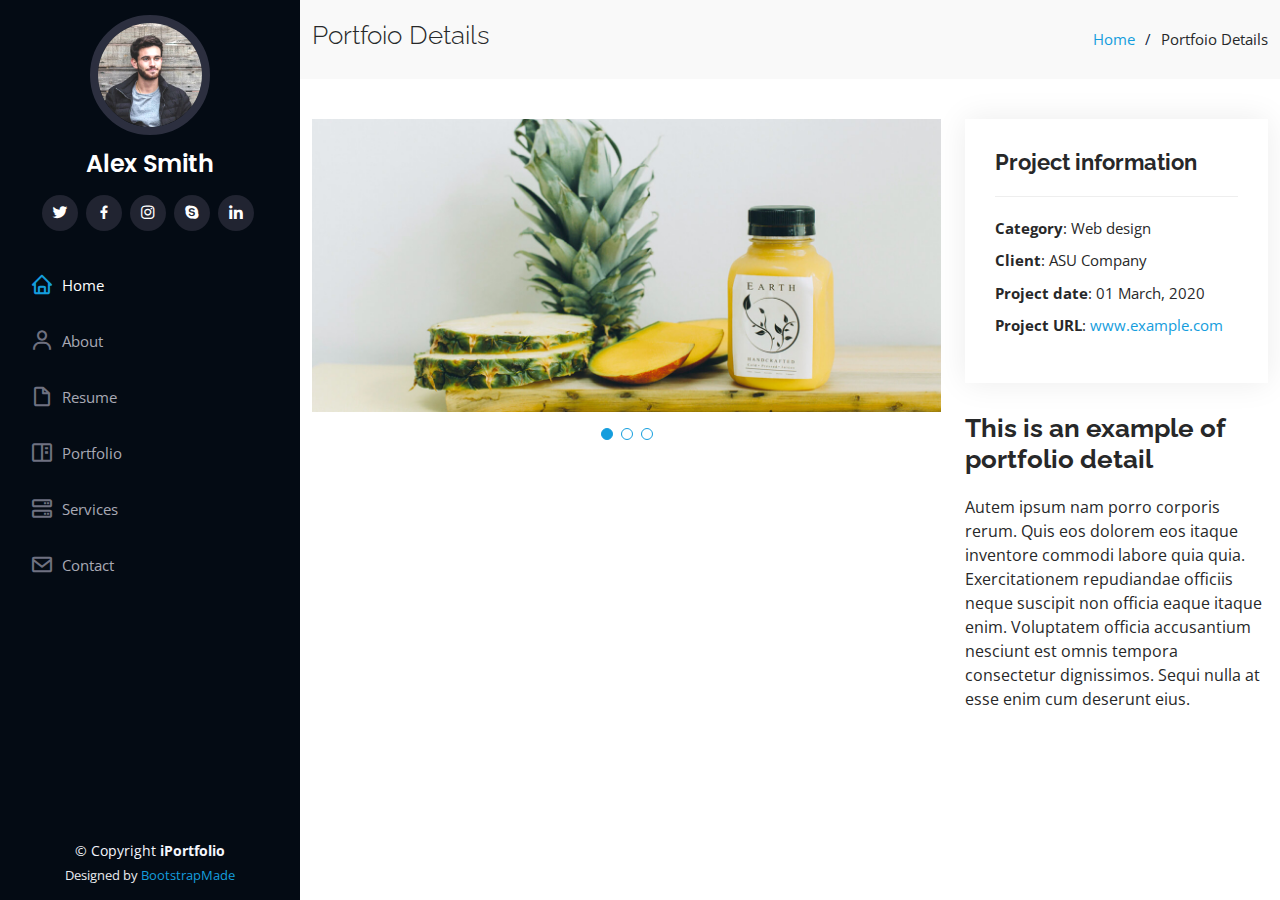
==== iPortfolio/portfolio-details.html @ f7b4e950 "first commit" ====
<!DOCTYPE html>
<html lang="en">

<head>
  <meta charset="utf-8">
  <meta content="width=device-width, initial-scale=1.0" name="viewport">

  <title>Portfolio Details - iPortfolio Bootstrap Template</title>
  <meta content="" name="description">
  <meta content="" name="keywords">

  <!-- Favicons -->
  <link href="assets/img/favicon.png" rel="icon">
  <link href="assets/img/apple-touch-icon.png" rel="apple-touch-icon">

  <!-- Google Fonts -->
  <link href="https://fonts.googleapis.com/css?family=Open+Sans:300,300i,400,400i,600,600i,700,700i|Raleway:300,300i,400,400i,500,500i,600,600i,700,700i|Poppins:300,300i,400,400i,500,500i,600,600i,700,700i" rel="stylesheet">

  <!-- Vendor CSS Files -->
  <link href="assets/vendor/aos/aos.css" rel="stylesheet">
  <link href="assets/vendor/bootstrap/css/bootstrap.min.css" rel="stylesheet">
  <link href="assets/vendor/bootstrap-icons/bootstrap-icons.css" rel="stylesheet">
  <link href="assets/vendor/boxicons/css/boxicons.min.css" rel="stylesheet">
  <link href="assets/vendor/glightbox/css/glightbox.min.css" rel="stylesheet">
  <link href="assets/vendor/swiper/swiper-bundle.min.css" rel="stylesheet">

  <!-- Template Main CSS File -->
  <link href="assets/css/style.css" rel="stylesheet">

  <!-- =======================================================
  * Template Name: iPortfolio - v3.7.0
  * Template URL: https://bootstrapmade.com/iportfolio-bootstrap-portfolio-websites-template/
  * Author: BootstrapMade.com
  * License: https://bootstrapmade.com/license/
  ======================================================== -->
</head>

<body>

  <!-- ======= Mobile nav toggle button ======= -->
  <i class="bi bi-list mobile-nav-toggle d-xl-none"></i>

  <!-- ======= Header ======= -->
  <header id="header">
    <div class="d-flex flex-column">

      <div class="profile">
        <img src="assets/img/profile-img.jpg" alt="" class="img-fluid rounded-circle">
        <h1 class="text-light"><a href="index.html">Alex Smith</a></h1>
        <div class="social-links mt-3 text-center">
          <a href="#" class="twitter"><i class="bx bxl-twitter"></i></a>
          <a href="#" class="facebook"><i class="bx bxl-facebook"></i></a>
          <a href="#" class="instagram"><i class="bx bxl-instagram"></i></a>
          <a href="#" class="google-plus"><i class="bx bxl-skype"></i></a>
          <a href="#" class="linkedin"><i class="bx bxl-linkedin"></i></a>
        </div>
      </div>

      <nav id="navbar" class="nav-menu navbar">
        <ul>
          <li><a href="#hero" class="nav-link scrollto active"><i class="bx bx-home"></i> <span>Home</span></a></li>
          <li><a href="#about" class="nav-link scrollto"><i class="bx bx-user"></i> <span>About</span></a></li>
          <li><a href="#resume" class="nav-link scrollto"><i class="bx bx-file-blank"></i> <span>Resume</span></a></li>
          <li><a href="#portfolio" class="nav-link scrollto"><i class="bx bx-book-content"></i> <span>Portfolio</span></a></li>
          <li><a href="#services" class="nav-link scrollto"><i class="bx bx-server"></i> <span>Services</span></a></li>
          <li><a href="#contact" class="nav-link scrollto"><i class="bx bx-envelope"></i> <span>Contact</span></a></li>
        </ul>
      </nav><!-- .nav-menu -->
    </div>
  </header><!-- End Header -->

  <main id="main">

    <!-- ======= Breadcrumbs ======= -->
    <section id="breadcrumbs" class="breadcrumbs">
      <div class="container">

        <div class="d-flex justify-content-between align-items-center">
          <h2>Portfoio Details</h2>
          <ol>
            <li><a href="index.html">Home</a></li>
            <li>Portfoio Details</li>
          </ol>
        </div>

      </div>
    </section><!-- End Breadcrumbs -->

    <!-- ======= Portfolio Details Section ======= -->
    <section id="portfolio-details" class="portfolio-details">
      <div class="container">

        <div class="row gy-4">

          <div class="col-lg-8">
            <div class="portfolio-details-slider swiper">
              <div class="swiper-wrapper align-items-center">

                <div class="swiper-slide">
                  <img src="assets/img/portfolio/portfolio-details-1.jpg" alt="">
                </div>

                <div class="swiper-slide">
                  <img src="assets/img/portfolio/portfolio-details-2.jpg" alt="">
                </div>

                <div class="swiper-slide">
                  <img src="assets/img/portfolio/portfolio-details-3.jpg" alt="">
                </div>

              </div>
              <div class="swiper-pagination"></div>
            </div>
          </div>

          <div class="col-lg-4">
            <div class="portfolio-info">
              <h3>Project information</h3>
              <ul>
                <li><strong>Category</strong>: Web design</li>
                <li><strong>Client</strong>: ASU Company</li>
                <li><strong>Project date</strong>: 01 March, 2020</li>
                <li><strong>Project URL</strong>: <a href="#">www.example.com</a></li>
              </ul>
            </div>
            <div class="portfolio-description">
              <h2>This is an example of portfolio detail</h2>
              <p>
                Autem ipsum nam porro corporis rerum. Quis eos dolorem eos itaque inventore commodi labore quia quia. Exercitationem repudiandae officiis neque suscipit non officia eaque itaque enim. Voluptatem officia accusantium nesciunt est omnis tempora consectetur dignissimos. Sequi nulla at esse enim cum deserunt eius.
              </p>
            </div>
          </div>

        </div>

      </div>
    </section><!-- End Portfolio Details Section -->

  </main><!-- End #main -->

  <!-- ======= Footer ======= -->
  <footer id="footer">
    <div class="container">
      <div class="copyright">
        &copy; Copyright <strong><span>iPortfolio</span></strong>
      </div>
      <div class="credits">
        <!-- All the links in the footer should remain intact. -->
        <!-- You can delete the links only if you purchased the pro version. -->
        <!-- Licensing information: https://bootstrapmade.com/license/ -->
        <!-- Purchase the pro version with working PHP/AJAX contact form: https://bootstrapmade.com/iportfolio-bootstrap-portfolio-websites-template/ -->
        Designed by <a href="https://bootstrapmade.com/">BootstrapMade</a>
      </div>
    </div>
  </footer><!-- End  Footer -->

  <a href="#" class="back-to-top d-flex align-items-center justify-content-center"><i class="bi bi-arrow-up-short"></i></a>

  <!-- Vendor JS Files -->
  <script src="assets/vendor/purecounter/purecounter.js"></script>
  <script src="assets/vendor/aos/aos.js"></script>
  <script src="assets/vendor/bootstrap/js/bootstrap.bundle.min.js"></script>
  <script src="assets/vendor/glightbox/js/glightbox.min.js"></script>
  <script src="assets/vendor/isotope-layout/isotope.pkgd.min.js"></script>
  <script src="assets/vendor/swiper/swiper-bundle.min.js"></script>
  <script src="assets/vendor/typed.js/typed.min.js"></script>
  <script src="assets/vendor/waypoints/noframework.waypoints.js"></script>
  <script src="assets/vendor/php-email-form/validate.js"></script>

  <!-- Template Main JS File -->
  <script src="assets/js/main.js"></script>

</body>

</html>
---- iPortfolio/assets/css/style.css ----
/**
* Template Name: iPortfolio - v3.7.0
* Template URL: https://bootstrapmade.com/iportfolio-bootstrap-portfolio-websites-template/
* Author: BootstrapMade.com
* License: https://bootstrapmade.com/license/
*/

/*--------------------------------------------------------------
# General
--------------------------------------------------------------*/
body {
  font-family: "Open Sans", sans-serif;
  color: #272829;
}

a {
  color: #149ddd;
  text-decoration: none;
}

a:hover {
  color: #37b3ed;
  text-decoration: none;
}

h1, h2, h3, h4, h5, h6 {
  font-family: "Raleway", sans-serif;
}

/*--------------------------------------------------------------
# Back to top button
--------------------------------------------------------------*/
.back-to-top {
  position: fixed;
  visibility: hidden;
  opacity: 0;
  right: 15px;
  bottom: 15px;
  z-index: 996;
  background: #149ddd;
  width: 40px;
  height: 40px;
  border-radius: 50px;
  transition: all 0.4s;
}
.back-to-top i {
  font-size: 28px;
  color: #fff;
  line-height: 0;
}
.back-to-top:hover {
  background: #2eafec;
  color: #fff;
}
.back-to-top.active {
  visibility: visible;
  opacity: 1;
}

/*--------------------------------------------------------------
# Header
--------------------------------------------------------------*/
#header {
  position: fixed;
  top: 0;
  left: 0;
  bottom: 0;
  width: 300px;
  transition: all ease-in-out 0.5s;
  z-index: 9997;
  transition: all 0.5s;
  padding: 0 15px;
  background: #040b14;
  overflow-y: auto;
}
#header .profile img {
  margin: 15px auto;
  display: block;
  width: 120px;
  border: 8px solid #2c2f3f;
}
#header .profile h1 {
  font-size: 24px;
  margin: 0;
  padding: 0;
  font-weight: 600;
  -moz-text-align-last: center;
  text-align-last: center;
  font-family: "Poppins", sans-serif;
}
#header .profile h1 a, #header .profile h1 a:hover {
  color: #fff;
  text-decoration: none;
}
#header .profile .social-links a {
  font-size: 18px;
  display: inline-block;
  background: #212431;
  color: #fff;
  line-height: 1;
  padding: 8px 0;
  margin-right: 4px;
  border-radius: 50%;
  text-align: center;
  width: 36px;
  height: 36px;
  transition: 0.3s;
}
#header .profile .social-links a:hover {
  background: #149ddd;
  color: #fff;
  text-decoration: none;
}

#main {
  margin-left: 300px;
}

@media (max-width: 1199px) {
  #header {
    left: -300px;
  }

  #main {
    margin-left: 0;
  }
}
/*--------------------------------------------------------------
# Navigation Menu
--------------------------------------------------------------*/
/* Desktop Navigation */
.nav-menu {
  padding: 30px 0 0 0;
}
.nav-menu * {
  margin: 0;
  padding: 0;
  list-style: none;
}
.nav-menu > ul > li {
  position: relative;
  white-space: nowrap;
}
.nav-menu a, .nav-menu a:focus {
  display: flex;
  align-items: center;
  color: #a8a9b4;
  padding: 12px 15px;
  margin-bottom: 8px;
  transition: 0.3s;
  font-size: 15px;
}
.nav-menu a i, .nav-menu a:focus i {
  font-size: 24px;
  padding-right: 8px;
  color: #6f7180;
}
.nav-menu a:hover, .nav-menu .active, .nav-menu .active:focus, .nav-menu li:hover > a {
  text-decoration: none;
  color: #fff;
}
.nav-menu a:hover i, .nav-menu .active i, .nav-menu .active:focus i, .nav-menu li:hover > a i {
  color: #149ddd;
}

/* Mobile Navigation */
.mobile-nav-toggle {
  position: fixed;
  right: 15px;
  top: 15px;
  z-index: 9998;
  border: 0;
  font-size: 24px;
  transition: all 0.4s;
  outline: none !important;
  background-color: #149ddd;
  color: #fff;
  width: 40px;
  height: 40px;
  display: inline-flex;
  align-items: center;
  justify-content: center;
  line-height: 0;
  border-radius: 50px;
  cursor: pointer;
}

.mobile-nav-active {
  overflow: hidden;
}
.mobile-nav-active #header {
  left: 0;
}

/*--------------------------------------------------------------
# Hero Section
--------------------------------------------------------------*/
#hero {
  width: 100%;
  height: 100vh;
  background: url("../img/hero-bg.jpg") top center;
  background-size: cover;
}
#hero:before {
  content: "";
  background: rgba(5, 13, 24, 0.3);
  position: absolute;
  bottom: 0;
  top: 0;
  left: 0;
  right: 0;
  z-index: 1;
}
#hero .hero-container {
  position: relative;
  z-index: 2;
  min-width: 300px;
}
#hero h1 {
  margin: 0 0 10px 0;
  font-size: 64px;
  font-weight: 700;
  line-height: 56px;
  color: #fff;
}
#hero p {
  color: #fff;
  margin-bottom: 50px;
  font-size: 26px;
  font-family: "Poppins", sans-serif;
}
#hero p span {
  color: #fff;
  padding-bottom: 4px;
  letter-spacing: 1px;
  border-bottom: 3px solid #149ddd;
}
@media (min-width: 1024px) {
  #hero {
    background-attachment: fixed;
  }
}
@media (max-width: 768px) {
  #hero h1 {
    font-size: 28px;
    line-height: 36px;
  }
  #hero h2 {
    font-size: 18px;
    line-height: 24px;
    margin-bottom: 30px;
  }
}

/*--------------------------------------------------------------
# Sections General
--------------------------------------------------------------*/
section {
  padding: 60px 0;
  overflow: hidden;
}

.section-bg {
  background: #f5f8fd;
}

.section-title {
  padding-bottom: 30px;
}
.section-title h2 {
  font-size: 32px;
  font-weight: bold;
  margin-bottom: 20px;
  padding-bottom: 20px;
  position: relative;
  color: #173b6c;
}
.section-title h2::after {
  content: "";
  position: absolute;
  display: block;
  width: 50px;
  height: 3px;
  background: #149ddd;
  bottom: 0;
  left: 0;
}
.section-title p {
  margin-bottom: 0;
}

/*--------------------------------------------------------------
# About
--------------------------------------------------------------*/
.about .content h3 {
  font-weight: 700;
  font-size: 26px;
  color: #173b6c;
}
.about .content ul {
  list-style: none;
  padding: 0;
}
.about .content ul li {
  margin-bottom: 20px;
  display: flex;
  align-items: center;
}
.about .content ul strong {
  margin-right: 10px;
}
.about .content ul i {
  font-size: 16px;
  margin-right: 5px;
  color: #149ddd;
  line-height: 0;
}
.about .content p:last-child {
  margin-bottom: 0;
}

/*--------------------------------------------------------------
# Facts
--------------------------------------------------------------*/
.facts {
  padding-bottom: 30px;
}
.facts .count-box {
  padding: 30px;
  width: 100%;
}
.facts .count-box i {
  display: block;
  font-size: 44px;
  color: #149ddd;
  float: left;
  line-height: 0;
}
.facts .count-box span {
  font-size: 48px;
  line-height: 40px;
  display: block;
  font-weight: 700;
  color: #050d18;
  margin-left: 60px;
}
.facts .count-box p {
  padding: 15px 0 0 0;
  margin: 0 0 0 60px;
  font-family: "Raleway", sans-serif;
  font-size: 14px;
  color: #122f57;
}
.facts .count-box a {
  font-weight: 600;
  display: block;
  margin-top: 20px;
  color: #122f57;
  font-size: 15px;
  font-family: "Poppins", sans-serif;
  transition: ease-in-out 0.3s;
}
.facts .count-box a:hover {
  color: #1f5297;
}

/*--------------------------------------------------------------
# Akills
--------------------------------------------------------------*/
.skills .progress {
  height: 60px;
  display: block;
  background: none;
  border-radius: 0;
}
.skills .progress .skill {
  padding: 0;
  margin: 0 0 6px 0;
  text-transform: uppercase;
  display: block;
  font-weight: 600;
  font-family: "Poppins", sans-serif;
  color: #050d18;
}
.skills .progress .skill .val {
  float: right;
  font-style: normal;
}
.skills .progress-bar-wrap {
  background: #dce8f8;
  height: 10px;
}
.skills .progress-bar {
  width: 1px;
  height: 10px;
  transition: 0.9s;
  background-color: #149ddd;
}

/*--------------------------------------------------------------
# Resume
--------------------------------------------------------------*/
.resume .resume-title {
  font-size: 26px;
  font-weight: 700;
  margin-top: 20px;
  margin-bottom: 20px;
  color: #050d18;
}
.resume .resume-item {
  padding: 0 0 20px 20px;
  margin-top: -2px;
  border-left: 2px solid #1f5297;
  position: relative;
}
.resume .resume-item h4 {
  line-height: 18px;
  font-size: 18px;
  font-weight: 600;
  text-transform: uppercase;
  font-family: "Poppins", sans-serif;
  color: #050d18;
  margin-bottom: 10px;
}
.resume .resume-item h5 {
  font-size: 16px;
  background: #e4edf9;
  padding: 5px 15px;
  display: inline-block;
  font-weight: 600;
  margin-bottom: 10px;
}
.resume .resume-item ul {
  padding-left: 20px;
}
.resume .resume-item ul li {
  padding-bottom: 10px;
}
.resume .resume-item:last-child {
  padding-bottom: 0;
}
.resume .resume-item::before {
  content: "";
  position: absolute;
  width: 16px;
  height: 16px;
  border-radius: 50px;
  left: -9px;
  top: 0;
  background: #fff;
  border: 2px solid #1f5297;
}

/*--------------------------------------------------------------
# Portfolio
--------------------------------------------------------------*/
.portfolio .portfolio-item {
  margin-bottom: 30px;
}
.portfolio #portfolio-flters {
  padding: 0;
  margin: 0 auto 35px auto;
  list-style: none;
  text-align: center;
  background: #fff;
  border-radius: 50px;
  padding: 2px 15px;
}
.portfolio #portfolio-flters li {
  cursor: pointer;
  display: inline-block;
  padding: 10px 15px 8px 15px;
  font-size: 14px;
  font-weight: 600;
  line-height: 1;
  text-transform: uppercase;
  color: #272829;
  margin-bottom: 5px;
  transition: all 0.3s ease-in-out;
}
.portfolio #portfolio-flters li:hover, .portfolio #portfolio-flters li.filter-active {
  color: #149ddd;
}
.portfolio #portfolio-flters li:last-child {
  margin-right: 0;
}
.portfolio .portfolio-wrap {
  transition: 0.3s;
  position: relative;
  overflow: hidden;
  z-index: 1;
}
.portfolio .portfolio-wrap::before {
  content: "";
  background: rgba(255, 255, 255, 0.5);
  position: absolute;
  left: 0;
  right: 0;
  top: 0;
  bottom: 0;
  transition: all ease-in-out 0.3s;
  z-index: 2;
  opacity: 0;
}
.portfolio .portfolio-wrap .portfolio-links {
  opacity: 1;
  left: 0;
  right: 0;
  bottom: -60px;
  z-index: 3;
  position: absolute;
  transition: all ease-in-out 0.3s;
  display: flex;
  justify-content: center;
}
.portfolio .portfolio-wrap .portfolio-links a {
  color: #fff;
  font-size: 28px;
  text-align: center;
  background: rgba(20, 157, 221, 0.75);
  transition: 0.3s;
  width: 50%;
}
.portfolio .portfolio-wrap .portfolio-links a:hover {
  background: rgba(20, 157, 221, 0.95);
}
.portfolio .portfolio-wrap .portfolio-links a + a {
  border-left: 1px solid #37b3ed;
}
.portfolio .portfolio-wrap:hover::before {
  top: 0;
  left: 0;
  right: 0;
  bottom: 0;
  opacity: 1;
}
.portfolio .portfolio-wrap:hover .portfolio-links {
  opacity: 1;
  bottom: 0;
}

/*--------------------------------------------------------------
# Portfolio Details
--------------------------------------------------------------*/
.portfolio-details {
  padding-top: 40px;
}
.portfolio-details .portfolio-details-slider img {
  width: 100%;
}
.portfolio-details .portfolio-details-slider .swiper-pagination {
  margin-top: 20px;
  position: relative;
}
.portfolio-details .portfolio-details-slider .swiper-pagination .swiper-pagination-bullet {
  width: 12px;
  height: 12px;
  background-color: #fff;
  opacity: 1;
  border: 1px solid #149ddd;
}
.portfolio-details .portfolio-details-slider .swiper-pagination .swiper-pagination-bullet-active {
  background-color: #149ddd;
}
.portfolio-details .portfolio-info {
  padding: 30px;
  box-shadow: 0px 0 30px rgba(5, 13, 24, 0.08);
}
.portfolio-details .portfolio-info h3 {
  font-size: 22px;
  font-weight: 700;
  margin-bottom: 20px;
  padding-bottom: 20px;
  border-bottom: 1px solid #eee;
}
.portfolio-details .portfolio-info ul {
  list-style: none;
  padding: 0;
  font-size: 15px;
}
.portfolio-details .portfolio-info ul li + li {
  margin-top: 10px;
}
.portfolio-details .portfolio-description {
  padding-top: 30px;
}
.portfolio-details .portfolio-description h2 {
  font-size: 26px;
  font-weight: 700;
  margin-bottom: 20px;
}
.portfolio-details .portfolio-description p {
  padding: 0;
}

/*--------------------------------------------------------------
# Services
--------------------------------------------------------------*/
.services .icon-box {
  margin-bottom: 20px;
}
.services .icon {
  float: left;
  display: flex;
  align-items: center;
  justify-content: center;
  width: 54px;
  height: 54px;
  background: #149ddd;
  border-radius: 50%;
  transition: 0.5s;
  border: 1px solid #149ddd;
}
.services .icon i {
  color: #fff;
  font-size: 24px;
  line-height: 0;
}
.services .icon-box:hover .icon {
  background: #fff;
}
.services .icon-box:hover .icon i {
  color: #149ddd;
}
.services .title {
  margin-left: 80px;
  font-weight: 700;
  margin-bottom: 15px;
  font-size: 18px;
}
.services .title a {
  color: #343a40;
}
.services .title a:hover {
  color: #149ddd;
}
.services .description {
  margin-left: 80px;
  line-height: 24px;
  font-size: 14px;
}

/*--------------------------------------------------------------
# Testimonials
--------------------------------------------------------------*/
.testimonials .testimonials-carousel, .testimonials .testimonials-slider {
  overflow: hidden;
}
.testimonials .testimonial-item {
  box-sizing: content-box;
  text-align: center;
  min-height: 320px;
}
.testimonials .testimonial-item .testimonial-img {
  width: 90px;
  border-radius: 50%;
  margin: 0 auto;
}
.testimonials .testimonial-item h3 {
  font-size: 18px;
  font-weight: bold;
  margin: 10px 0 5px 0;
  color: #111;
}
.testimonials .testimonial-item h4 {
  font-size: 14px;
  color: #999;
  margin: 0;
}
.testimonials .testimonial-item .quote-icon-left, .testimonials .testimonial-item .quote-icon-right {
  color: #c3e8fa;
  font-size: 26px;
}
.testimonials .testimonial-item .quote-icon-left {
  display: inline-block;
  left: -5px;
  position: relative;
}
.testimonials .testimonial-item .quote-icon-right {
  display: inline-block;
  right: -5px;
  position: relative;
  top: 10px;
}
.testimonials .testimonial-item p {
  font-style: italic;
  margin: 0 15px 15px 15px;
  padding: 20px;
  background: #fff;
  position: relative;
  margin-bottom: 35px;
  border-radius: 6px;
  box-shadow: 0px 2px 15px rgba(0, 0, 0, 0.1);
}
.testimonials .testimonial-item p::after {
  content: "";
  width: 0;
  height: 0;
  border-top: 20px solid #fff;
  border-right: 20px solid transparent;
  border-left: 20px solid transparent;
  position: absolute;
  bottom: -20px;
  left: calc(50% - 20px);
}
.testimonials .swiper-pagination {
  margin-top: 20px;
  position: relative;
}
.testimonials .swiper-pagination .swiper-pagination-bullet {
  width: 12px;
  height: 12px;
  background-color: #fff;
  opacity: 1;
  border: 1px solid #149ddd;
}
.testimonials .swiper-pagination .swiper-pagination-bullet-active {
  background-color: #149ddd;
}

/*--------------------------------------------------------------
# Contact
--------------------------------------------------------------*/
.contact {
  padding-bottom: 130px;
}
.contact .info {
  padding: 30px;
  background: #fff;
  width: 100%;
  box-shadow: 0 0 24px 0 rgba(0, 0, 0, 0.12);
}
.contact .info i {
  font-size: 20px;
  color: #149ddd;
  float: left;
  width: 44px;
  height: 44px;
  background: #dff3fc;
  display: flex;
  justify-content: center;
  align-items: center;
  border-radius: 50px;
  transition: all 0.3s ease-in-out;
}
.contact .info h4 {
  padding: 0 0 0 60px;
  font-size: 22px;
  font-weight: 600;
  margin-bottom: 5px;
  color: #050d18;
}
.contact .info p {
  padding: 0 0 10px 60px;
  margin-bottom: 20px;
  font-size: 14px;
  color: #173b6c;
}
.contact .info .email p {
  padding-top: 5px;
}
.contact .info .social-links {
  padding-left: 60px;
}
.contact .info .social-links a {
  font-size: 18px;
  display: inline-block;
  background: #333;
  color: #fff;
  line-height: 1;
  padding: 8px 0;
  border-radius: 50%;
  text-align: center;
  width: 36px;
  height: 36px;
  transition: 0.3s;
  margin-right: 10px;
}
.contact .info .social-links a:hover {
  background: #149ddd;
  color: #fff;
}
.contact .info .email:hover i, .contact .info .address:hover i, .contact .info .phone:hover i {
  background: #149ddd;
  color: #fff;
}
.contact .php-email-form {
  width: 100%;
  padding: 30px;
  background: #fff;
  box-shadow: 0 0 24px 0 rgba(0, 0, 0, 0.12);
}
.contact .php-email-form .form-group {
  padding-bottom: 8px;
}
.contact .php-email-form .validate {
  display: none;
  color: red;
  margin: 0 0 15px 0;
  font-weight: 400;
  font-size: 13px;
}
.contact .php-email-form .error-message {
  display: none;
  color: #fff;
  background: #ed3c0d;
  text-align: left;
  padding: 15px;
  font-weight: 600;
}
.contact .php-email-form .error-message br + br {
  margin-top: 25px;
}
.contact .php-email-form .sent-message {
  display: none;
  color: #fff;
  background: #18d26e;
  text-align: center;
  padding: 15px;
  font-weight: 600;
}
.contact .php-email-form .loading {
  display: none;
  background: #fff;
  text-align: center;
  padding: 15px;
}
.contact .php-email-form .loading:before {
  content: "";
  display: inline-block;
  border-radius: 50%;
  width: 24px;
  height: 24px;
  margin: 0 10px -6px 0;
  border: 3px solid #18d26e;
  border-top-color: #eee;
  -webkit-animation: animate-loading 1s linear infinite;
  animation: animate-loading 1s linear infinite;
}
.contact .php-email-form .form-group {
  margin-bottom: 15px;
}
.contact .php-email-form label {
  padding-bottom: 8px;
}
.contact .php-email-form input, .contact .php-email-form textarea {
  border-radius: 0;
  box-shadow: none;
  font-size: 14px;
}
.contact .php-email-form input {
  height: 44px;
}
.contact .php-email-form textarea {
  padding: 10px 15px;
}
.contact .php-email-form button[type=submit] {
  background: #149ddd;
  border: 0;
  padding: 10px 24px;
  color: #fff;
  transition: 0.4s;
  border-radius: 4px;
}
.contact .php-email-form button[type=submit]:hover {
  background: #37b3ed;
}
@-webkit-keyframes animate-loading {
  0% {
    transform: rotate(0deg);
  }
  100% {
    transform: rotate(360deg);
  }
}
@keyframes animate-loading {
  0% {
    transform: rotate(0deg);
  }
  100% {
    transform: rotate(360deg);
  }
}

/*--------------------------------------------------------------
# Breadcrumbs
--------------------------------------------------------------*/
.breadcrumbs {
  padding: 20px 0;
  background: #f9f9f9;
}
.breadcrumbs h2 {
  font-size: 26px;
  font-weight: 300;
}
.breadcrumbs ol {
  display: flex;
  flex-wrap: wrap;
  list-style: none;
  padding: 0;
  margin: 0;
  font-size: 15px;
}
.breadcrumbs ol li + li {
  padding-left: 10px;
}
.breadcrumbs ol li + li::before {
  display: inline-block;
  padding-right: 10px;
  color: #0e2442;
  content: "/";
}
@media (max-width: 768px) {
  .breadcrumbs .d-flex {
    display: block !important;
  }
  .breadcrumbs ol {
    display: block;
  }
  .breadcrumbs ol li {
    display: inline-block;
  }
}

/*--------------------------------------------------------------
# Footer
--------------------------------------------------------------*/
#footer {
  padding: 15px;
  color: #f4f6fd;
  font-size: 14px;
  position: fixed;
  left: 0;
  bottom: 0;
  width: 300px;
  z-index: 9999;
  background: #040b14;
}
#footer .copyright {
  text-align: center;
}
#footer .credits {
  padding-top: 5px;
  text-align: center;
  font-size: 13px;
  color: #eaebf0;
}
@media (max-width: 1199px) {
  #footer {
    position: static;
    width: auto;
    padding-right: 20px 15px;
  }
}
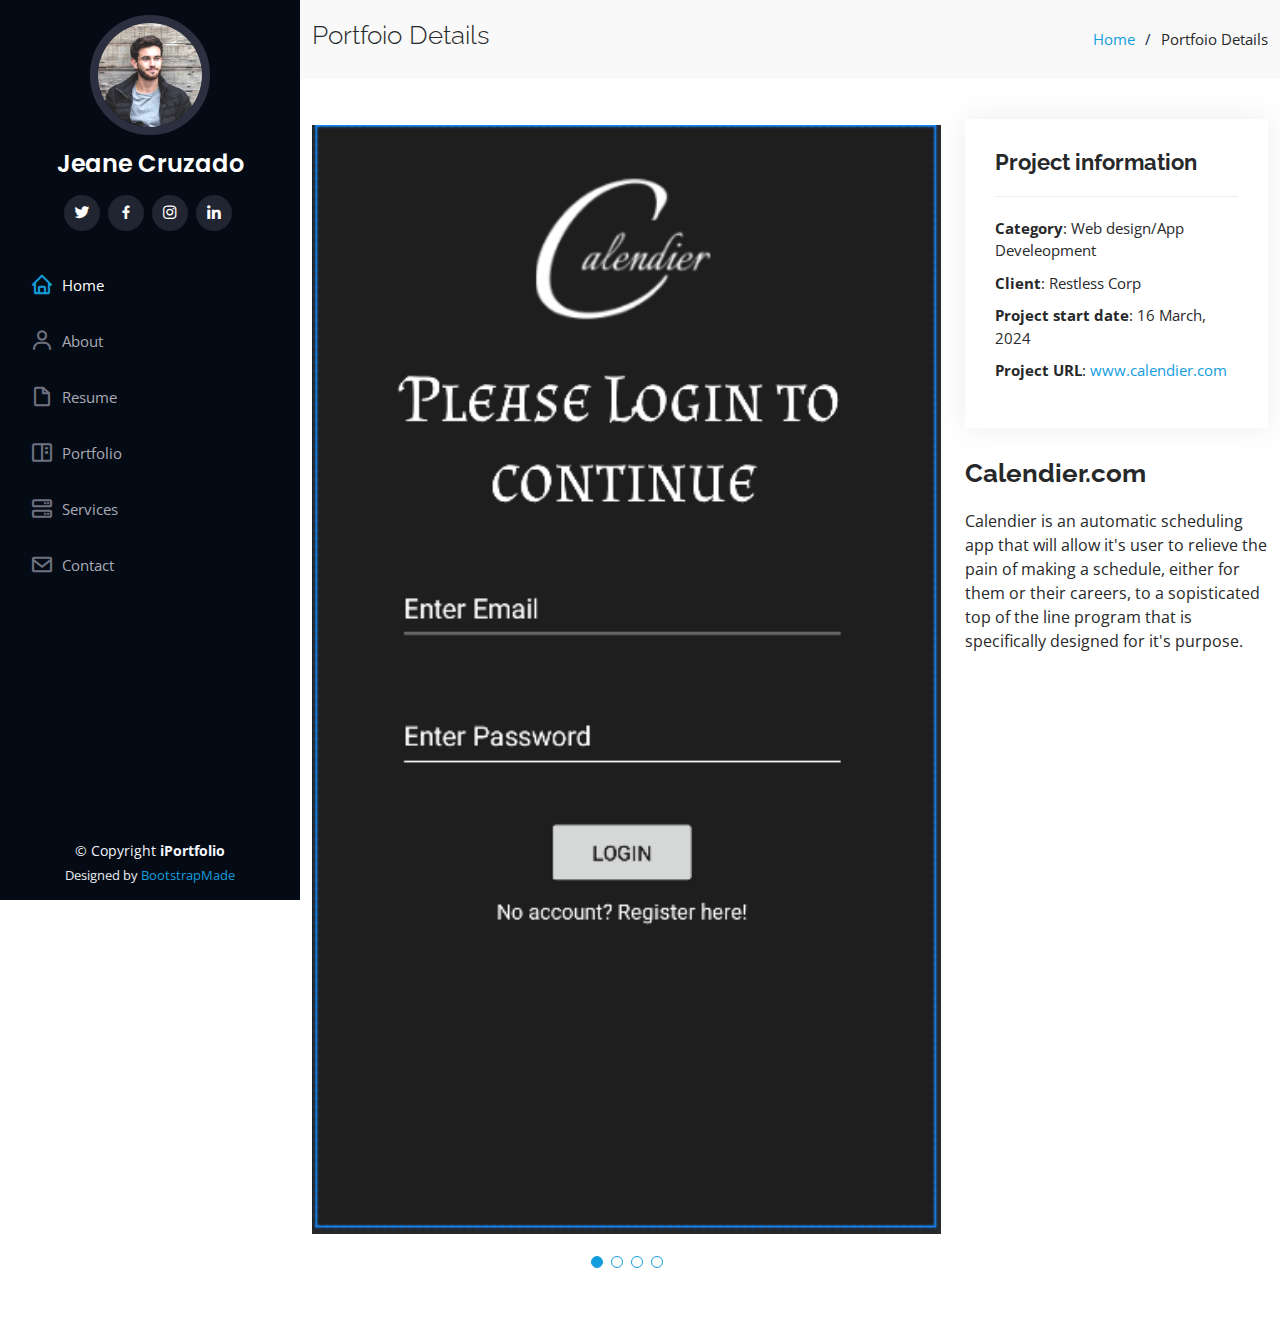
==== commit c2048d45: "linked side bar to appropriate part of index page" ====
--- a/iPortfolio/portfolio-details.html
+++ b/iPortfolio/portfolio-details.html
@@ -46,24 +46,23 @@
 
       <div class="profile">
         <img src="assets/img/profile-img.jpg" alt="" class="img-fluid rounded-circle">
-        <h1 class="text-light"><a href="index.html">Alex Smith</a></h1>
+        <h1 class="text-light"><a href="index.html">Jeane Cruzado</a></h1>
         <div class="social-links mt-3 text-center">
-          <a href="#" class="twitter"><i class="bx bxl-twitter"></i></a>
-          <a href="#" class="facebook"><i class="bx bxl-facebook"></i></a>
-          <a href="#" class="instagram"><i class="bx bxl-instagram"></i></a>
-          <a href="#" class="google-plus"><i class="bx bxl-skype"></i></a>
-          <a href="#" class="linkedin"><i class="bx bxl-linkedin"></i></a>
+          <a href="https://twitter.com/rstlss28" class="twitter"><i class="bx bxl-twitter"></i></a>
+          <a href="https://www.facebook.com/jmcruzado.28" class="facebook"><i class="bx bxl-facebook"></i></a>
+          <a href="https://www.instagram.com/donjeane28/" class="instagram"><i class="bx bxl-instagram"></i></a>
+          <a href="https://www.linkedin.com/in/jeane-cruzado-092113208/" class="linkedin"><i class="bx bxl-linkedin"></i></a>
         </div>
       </div>
 
       <nav id="navbar" class="nav-menu navbar">
         <ul>
-          <li><a href="#hero" class="nav-link scrollto active"><i class="bx bx-home"></i> <span>Home</span></a></li>
-          <li><a href="#about" class="nav-link scrollto"><i class="bx bx-user"></i> <span>About</span></a></li>
-          <li><a href="#resume" class="nav-link scrollto"><i class="bx bx-file-blank"></i> <span>Resume</span></a></li>
-          <li><a href="#portfolio" class="nav-link scrollto"><i class="bx bx-book-content"></i> <span>Portfolio</span></a></li>
-          <li><a href="#services" class="nav-link scrollto"><i class="bx bx-server"></i> <span>Services</span></a></li>
-          <li><a href="#contact" class="nav-link scrollto"><i class="bx bx-envelope"></i> <span>Contact</span></a></li>
+          <li><a href="/iPortfolio/index.html" class="nav-link scrollto active"><i class="bx bx-home"></i> <span>Home</span></a></li>
+          <li><a href="/iPortfolio/index.html#about" class="nav-link scrollto"><i class="bx bx-user"></i> <span>About</span></a></li>
+          <li><a href="/iPortfolio/index.html#resume" class="nav-link scrollto"><i class="bx bx-file-blank"></i> <span>Resume</span></a></li>
+          <li><a href="/iPortfolio/index.html#portfolio" class="nav-link scrollto"><i class="bx bx-book-content"></i> <span>Portfolio</span></a></li>
+          <li><a href="/iPortfolio/index.html#services" class="nav-link scrollto"><i class="bx bx-server"></i> <span>Services</span></a></li>
+          <li><a href="/iPortfolio/index.html#contact" class="nav-link scrollto"><i class="bx bx-envelope"></i> <span>Contact</span></a></li>
         </ul>
       </nav><!-- .nav-menu -->
     </div>
@@ -97,15 +96,19 @@
               <div class="swiper-wrapper align-items-center">
 
                 <div class="swiper-slide">
-                  <img src="assets/img/portfolio/portfolio-details-1.jpg" alt="">
+                  <img src="assets/img/projects/calendier_loginPage.png" alt="Login Page">
                 </div>
 
                 <div class="swiper-slide">
-                  <img src="assets/img/portfolio/portfolio-details-2.jpg" alt="">
+                  <img src="assets/img/projects/calendier_mainPage.png" alt="Main Page">
                 </div>
 
                 <div class="swiper-slide">
-                  <img src="assets/img/portfolio/portfolio-details-3.jpg" alt="">
+                  <img src="assets/img/projects/calendier_registerPage.png" alt="Register Page">
+                </div>
+
+                <div class="swiper-slide">
+                  <img src="assets/img/project_pic.png" alt="Register Page">
                 </div>
 
               </div>
@@ -117,17 +120,15 @@
             <div class="portfolio-info">
               <h3>Project information</h3>
               <ul>
-                <li><strong>Category</strong>: Web design</li>
-                <li><strong>Client</strong>: ASU Company</li>
-                <li><strong>Project date</strong>: 01 March, 2020</li>
-                <li><strong>Project URL</strong>: <a href="#">www.example.com</a></li>
+                <li><strong>Category</strong>: Web design/App Develeopment</li>
+                <li><strong>Client</strong>: Restless Corp</li>
+                <li><strong>Project start date</strong>: 16 March, 2024</li>
+                <li><strong>Project URL</strong>: <a href="#">www.calendier.com</a></li>
               </ul>
             </div>
             <div class="portfolio-description">
-              <h2>This is an example of portfolio detail</h2>
-              <p>
-                Autem ipsum nam porro corporis rerum. Quis eos dolorem eos itaque inventore commodi labore quia quia. Exercitationem repudiandae officiis neque suscipit non officia eaque itaque enim. Voluptatem officia accusantium nesciunt est omnis tempora consectetur dignissimos. Sequi nulla at esse enim cum deserunt eius.
-              </p>
+              <h2>Calendier.com</h2>
+              <p>Calendier is an automatic scheduling app that will allow it's user to relieve the pain of making a schedule, either for them or their careers, to a sopisticated top of the line program that is specifically designed for it's purpose. </p>
             </div>
           </div>
 
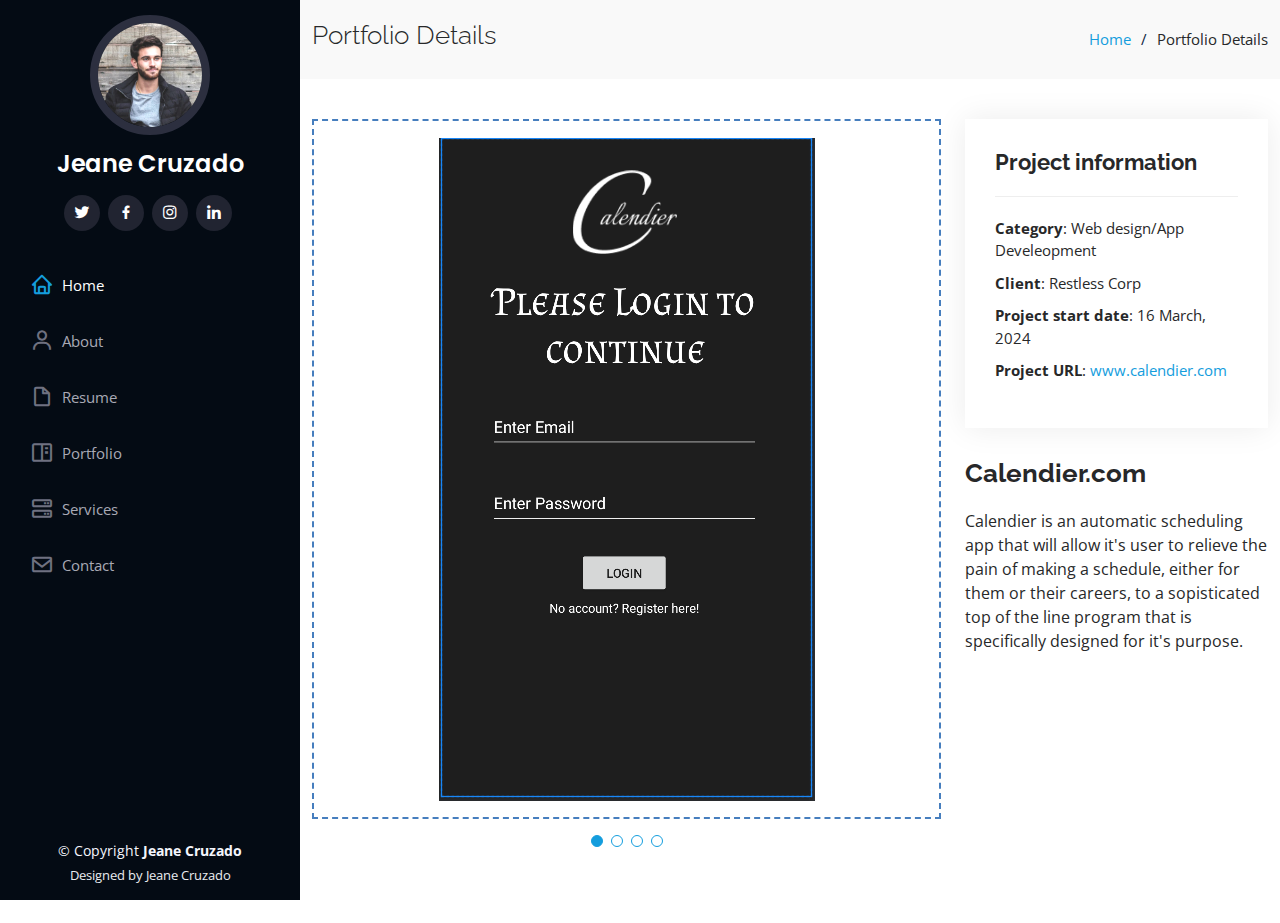
==== commit be8f81aa: "changed port-det footer and header" ====
--- a/iPortfolio/portfolio-details.html
+++ b/iPortfolio/portfolio-details.html
@@ -75,10 +75,10 @@
       <div class="container">
 
         <div class="d-flex justify-content-between align-items-center">
-          <h2>Portfoio Details</h2>
+          <h2>Portfolio Details</h2>
           <ol>
             <li><a href="index.html">Home</a></li>
-            <li>Portfoio Details</li>
+            <li>Portfolio Details</li>
           </ol>
         </div>
 
@@ -143,14 +143,14 @@
   <footer id="footer">
     <div class="container">
       <div class="copyright">
-        &copy; Copyright <strong><span>iPortfolio</span></strong>
+        &copy; Copyright <strong><span>Jeane Cruzado</span></strong>
       </div>
       <div class="credits">
         <!-- All the links in the footer should remain intact. -->
         <!-- You can delete the links only if you purchased the pro version. -->
         <!-- Licensing information: https://bootstrapmade.com/license/ -->
         <!-- Purchase the pro version with working PHP/AJAX contact form: https://bootstrapmade.com/iportfolio-bootstrap-portfolio-websites-template/ -->
-        Designed by <a href="https://bootstrapmade.com/">BootstrapMade</a>
+        Designed by <a>Jeane Cruzado</a>
       </div>
     </div>
   </footer><!-- End  Footer -->
--- a/iPortfolio/assets/css/style.css
+++ b/iPortfolio/assets/css/style.css
@@ -538,6 +538,11 @@
   opacity: 1;
   bottom: 0;
 }
+.portfolio .portfolio-wrap img{
+  object-fit:scale-down;            
+  width: 100%;
+  height: 200px;
+}
 
 /*--------------------------------------------------------------
 # Portfolio Details
@@ -546,7 +551,10 @@
   padding-top: 40px;
 }
 .portfolio-details .portfolio-details-slider img {
+  object-fit:scale-down;            
   width: 100%;
+  height: 700px;
+  border:dashed 2px #467ebe;
 }
 .portfolio-details .portfolio-details-slider .swiper-pagination {
   margin-top: 20px;
@@ -592,6 +600,7 @@
 .portfolio-details .portfolio-description p {
   padding: 0;
 }
+
 
 /*--------------------------------------------------------------
 # Services
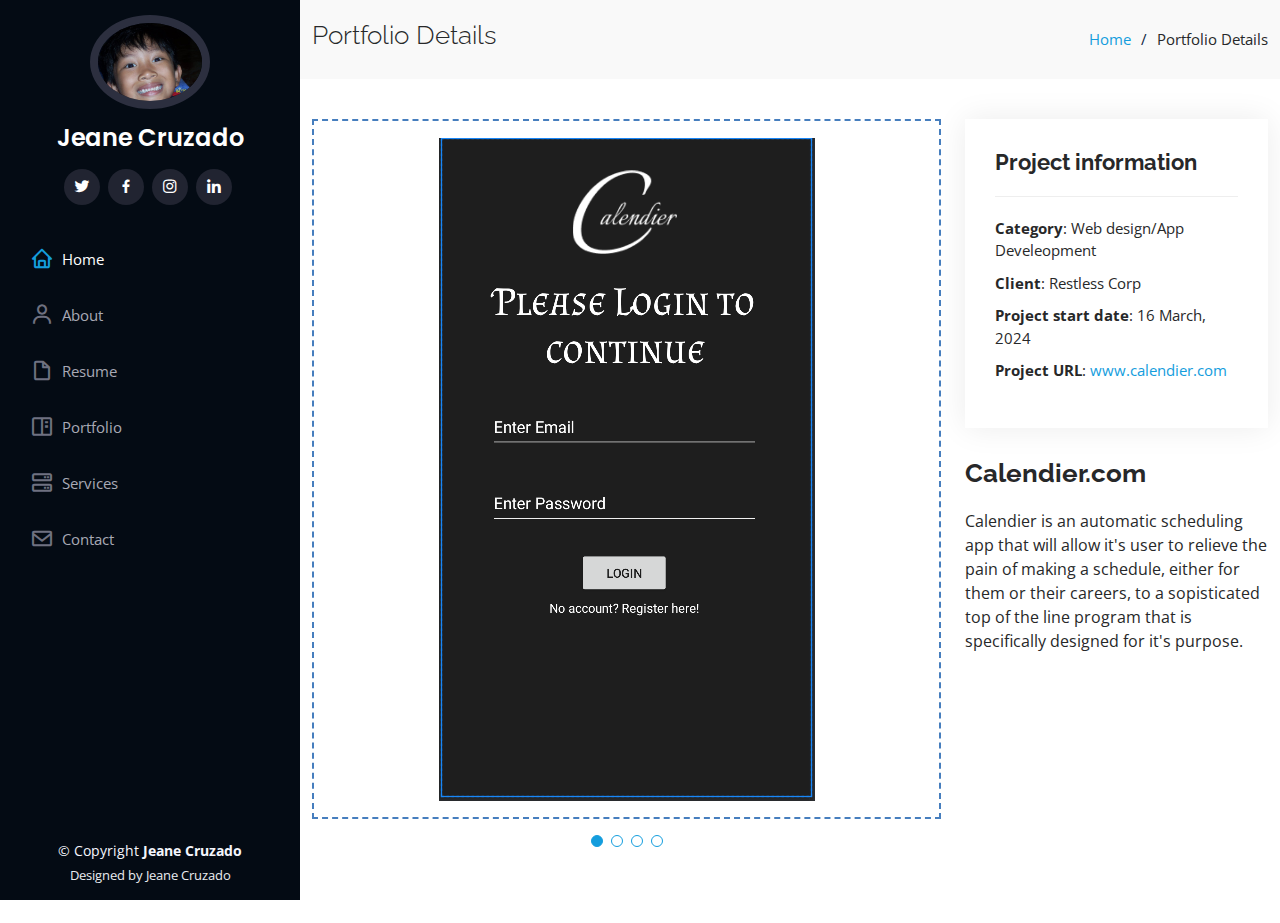
==== commit a09c426f: "changed profile and background pictures and multiple button chanegs" ====
--- a/iPortfolio/portfolio-details.html
+++ b/iPortfolio/portfolio-details.html
@@ -45,7 +45,7 @@
     <div class="d-flex flex-column">
 
       <div class="profile">
-        <img src="assets/img/profile-img.jpg" alt="" class="img-fluid rounded-circle">
+        <img src="assets/img/profile_image.jpg" alt="" class="img-fluid rounded-circle">
         <h1 class="text-light"><a href="index.html">Jeane Cruzado</a></h1>
         <div class="social-links mt-3 text-center">
           <a href="https://twitter.com/rstlss28" class="twitter"><i class="bx bxl-twitter"></i></a>
--- a/iPortfolio/assets/css/style.css
+++ b/iPortfolio/assets/css/style.css
@@ -198,7 +198,7 @@
 #hero {
   width: 100%;
   height: 100vh;
-  background: url("../img/hero-bg.jpg") top center;
+  background: url("../img/background_image.jpg") top center;
   background-size: cover;
 }
 #hero:before {
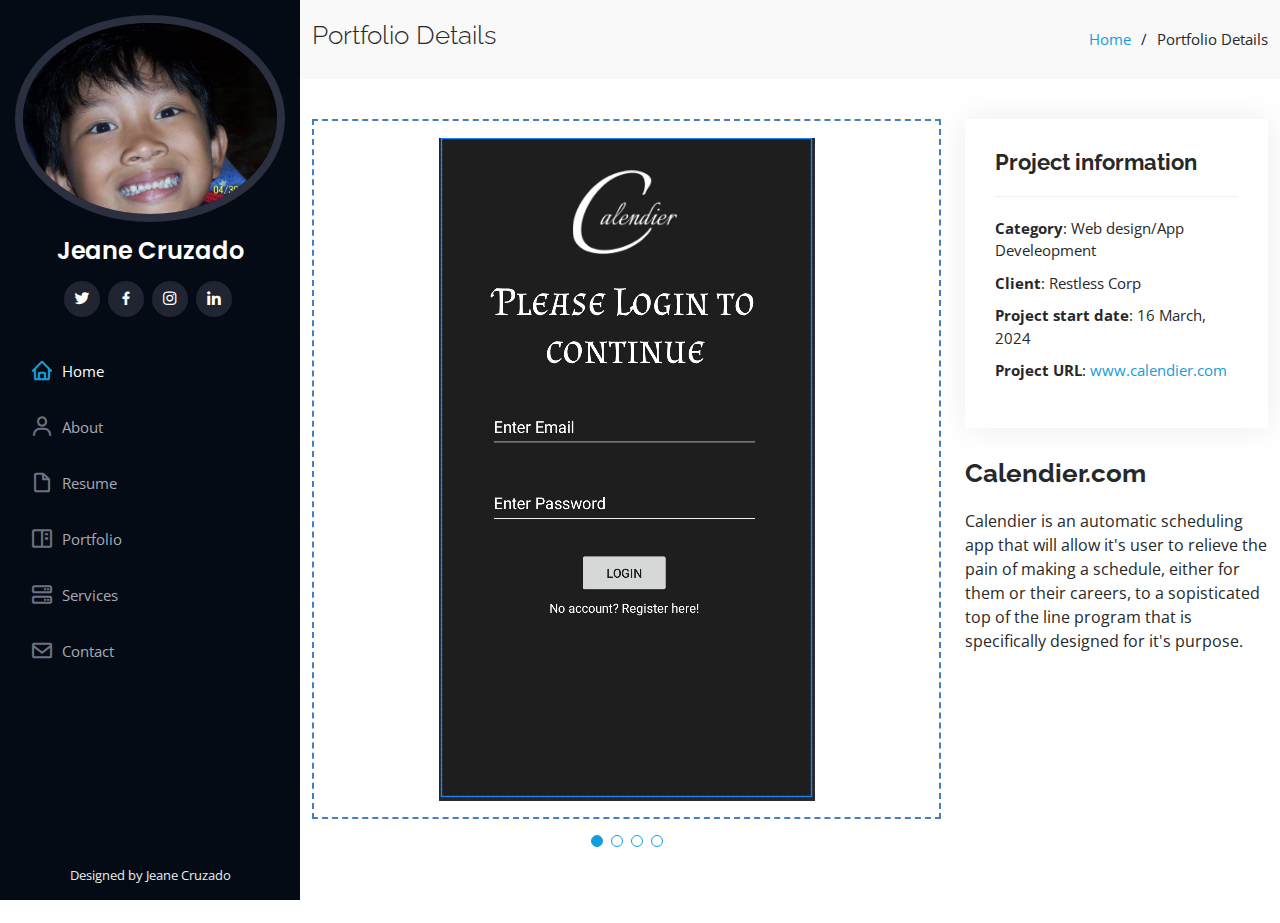
==== commit 857a6a83: "footer changes" ====
--- a/iPortfolio/portfolio-details.html
+++ b/iPortfolio/portfolio-details.html
@@ -142,18 +142,11 @@
   <!-- ======= Footer ======= -->
   <footer id="footer">
     <div class="container">
-      <div class="copyright">
-        &copy; Copyright <strong><span>Jeane Cruzado</span></strong>
-      </div>
       <div class="credits">
-        <!-- All the links in the footer should remain intact. -->
-        <!-- You can delete the links only if you purchased the pro version. -->
-        <!-- Licensing information: https://bootstrapmade.com/license/ -->
-        <!-- Purchase the pro version with working PHP/AJAX contact form: https://bootstrapmade.com/iportfolio-bootstrap-portfolio-websites-template/ -->
         Designed by <a>Jeane Cruzado</a>
       </div>
     </div>
-  </footer><!-- End  Footer -->
+  </footer>
 
   <a href="#" class="back-to-top d-flex align-items-center justify-content-center"><i class="bi bi-arrow-up-short"></i></a>
 
--- a/iPortfolio/assets/css/style.css
+++ b/iPortfolio/assets/css/style.css
@@ -76,7 +76,8 @@
 #header .profile img {
   margin: 15px auto;
   display: block;
-  width: 120px;
+  width: 100%;
+  height: 10%;
   border: 8px solid #2c2f3f;
 }
 #header .profile h1 {
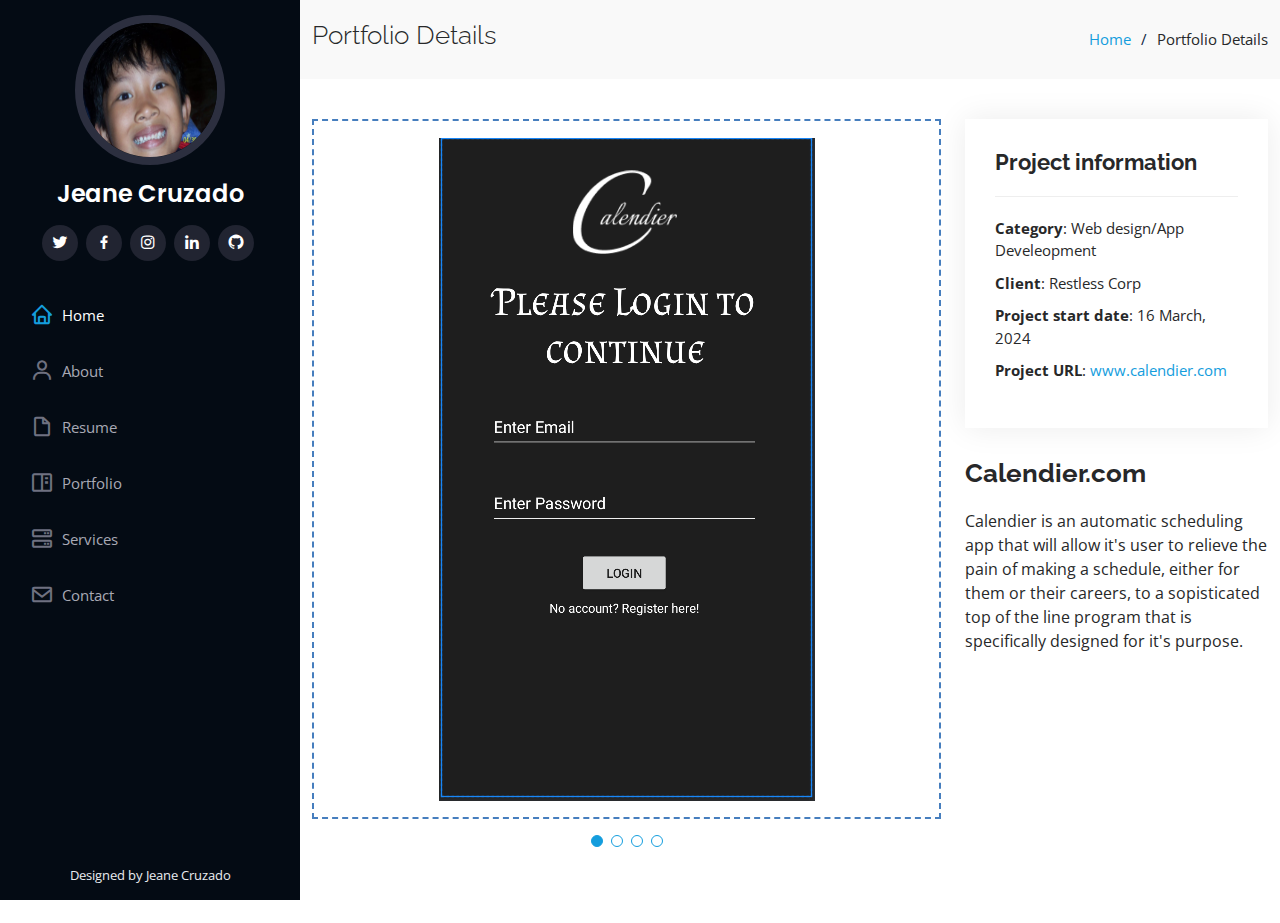
==== commit 9256e440: "commit changes" ====
--- a/iPortfolio/portfolio-details.html
+++ b/iPortfolio/portfolio-details.html
@@ -52,6 +52,7 @@
           <a href="https://www.facebook.com/jmcruzado.28" class="facebook"><i class="bx bxl-facebook"></i></a>
           <a href="https://www.instagram.com/donjeane28/" class="instagram"><i class="bx bxl-instagram"></i></a>
           <a href="https://www.linkedin.com/in/jeane-cruzado-092113208/" class="linkedin"><i class="bx bxl-linkedin"></i></a>
+          <a href="https://github.com/restless28" class="github"><i class="bx bxl-github"></i></a>
         </div>
       </div>
 
--- a/iPortfolio/assets/css/style.css
+++ b/iPortfolio/assets/css/style.css
@@ -76,9 +76,11 @@
 #header .profile img {
   margin: 15px auto;
   display: block;
-  width: 100%;
-  height: 10%;
+  height: 150px;
+  width: 150px;
   border: 8px solid #2c2f3f;
+  border-radius:50%;
+  object-fit: fill;
 }
 #header .profile h1 {
   font-size: 24px;
